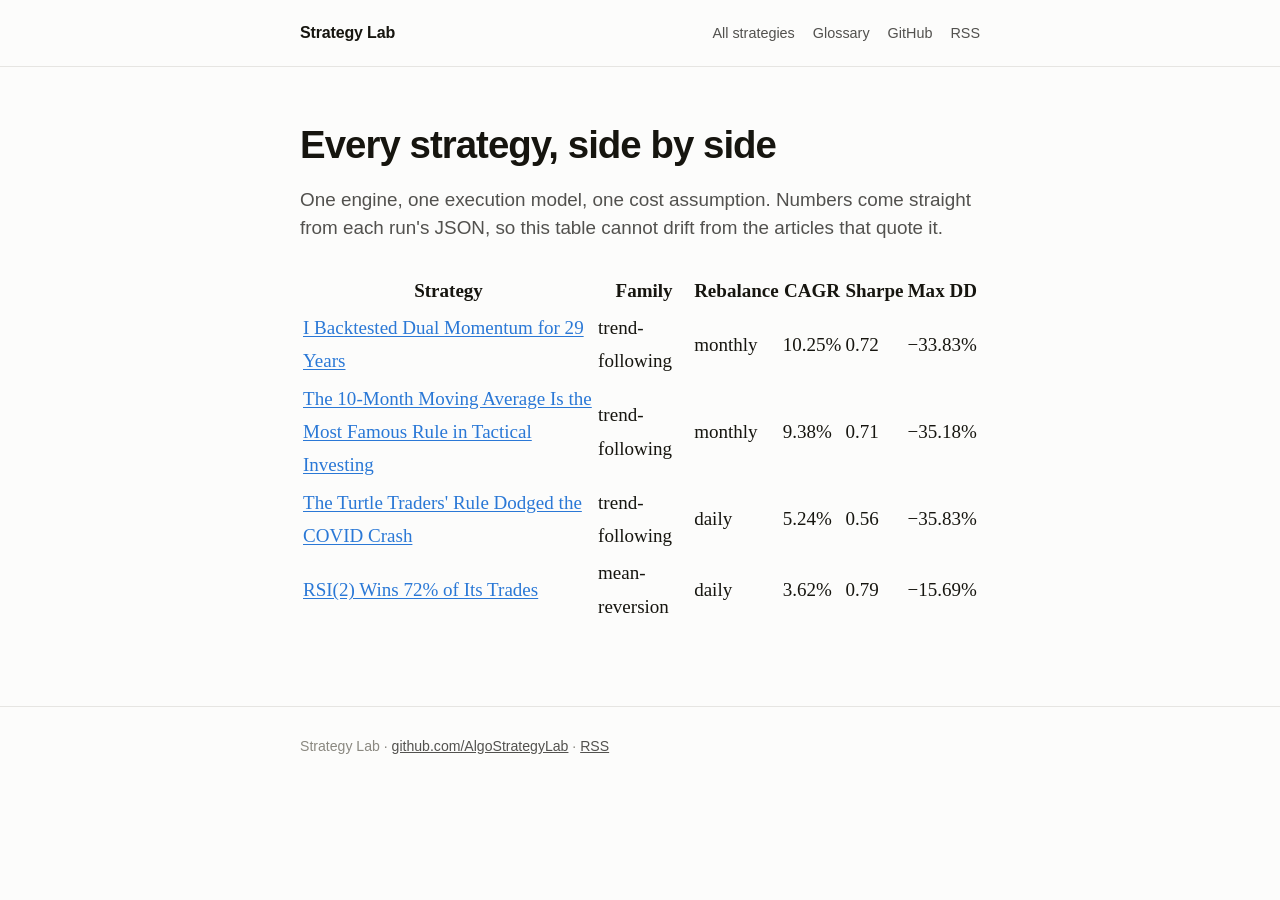
==== compare/index.html @ 76aa8e9b "Generate the site, and add article #4: RSI(2) mean reversion Every page is now produced by sitebuild" ====
<!doctype html>
<html lang="en">
<head>
<meta charset="utf-8">
<meta name="viewport" content="width=device-width, initial-scale=1">
<title>Compare every Strategy Lab backtest</title>
<meta name="description" content="Every backtested strategy side by side, generated from the same engine and the same results files.">
<meta name="author" content="Abhinav Taduka">
<link rel="canonical" href="https://algostrategylab.github.io/compare/">
<meta property="og:type" content="article">
<meta property="og:title" content="Compare every Strategy Lab backtest">
<meta property="og:description" content="Every backtested strategy side by side, generated from the same engine and the same results files.">
<meta property="og:image" content="https://algostrategylab.github.io/assets/charts/">
<meta property="og:url" content="https://algostrategylab.github.io/compare/">
<meta name="twitter:card" content="summary_large_image">
<link rel="alternate" type="application/rss+xml" title="Strategy Lab" href="https://algostrategylab.github.io/feed.xml">
<link rel="stylesheet" href="../style.css">
</head>
<body>
<header class="site"><div class="wrap">
  <a class="brand" href="../">Strategy Lab</a>
  <nav><a href="../">All strategies</a><a href="../glossary/">Glossary</a><a href="https://github.com/AlgoStrategyLab/strategy-lab">GitHub</a><a href="../feed.xml">RSS</a></nav>
</div></header>

<div class="wrap">
<article>
<h1>Every strategy, side by side</h1>
<p class="deck">One engine, one execution model, one cost assumption. Numbers come straight from each run's JSON, so this table cannot drift from the articles that quote it.</p>
<table class="compare">
<thead><tr><th>Strategy</th><th>Family</th><th>Rebalance</th><th>CAGR</th><th>Sharpe</th><th>Max DD</th></tr></thead>
<tbody>
<tr><td><a href="../dual-momentum/">I Backtested Dual Momentum for 29 Years</a></td><td>trend-following</td><td>monthly</td><td>10.25%</td><td>0.72</td><td>−33.83%</td></tr>
<tr><td><a href="../sma-trend-filter/">The 10-Month Moving Average Is the Most Famous Rule in Tactical Investing</a></td><td>trend-following</td><td>monthly</td><td>9.38%</td><td>0.71</td><td>−35.18%</td></tr>
<tr><td><a href="../donchian-breakout/">The Turtle Traders&#x27; Rule Dodged the COVID Crash</a></td><td>trend-following</td><td>daily</td><td>5.24%</td><td>0.56</td><td>−35.83%</td></tr>
<tr><td><a href="../rsi2-mean-reversion/">RSI(2) Wins 72% of Its Trades</a></td><td>mean-reversion</td><td>daily</td><td>3.62%</td><td>0.79</td><td>−15.69%</td></tr>
</tbody>
</table>
</article>
</div>

<footer class="site"><div class="wrap">
Strategy Lab &middot; <a href="https://github.com/AlgoStrategyLab/strategy-lab">github.com/AlgoStrategyLab</a> &middot; <a href="../feed.xml">RSS</a>
</div></footer>
</body>
</html>
---- style.css ----
:root{
  --bg:#fcfcfb; --surface:#f4f3f0; --text:#16150f; --muted:#52514e; --faint:#8a8880;
  --accent:#2a78d6; --rule:#e6e5e2; --code-bg:#f4f3f0;
  --serif: Charter, "Bitstream Charter", "Iowan Old Style", Georgia, serif;
  --sans: -apple-system, BlinkMacSystemFont, "Segoe UI", Inter, Helvetica, Arial, sans-serif;
}
@media (prefers-color-scheme: dark){
  :root:not([data-theme="light"]){
    --bg:#15150f; --surface:#1f1f1a; --text:#f0efec; --muted:#c3c2b7; --faint:#8f8e85;
    --accent:#6ba8ef; --rule:#302f28; --code-bg:#1f1f1a;
  }
}
*{box-sizing:border-box}
html{-webkit-text-size-adjust:100%}
body{margin:0;background:var(--bg);color:var(--text);font-family:var(--sans);line-height:1.65;}
.wrap{max-width:720px;margin:0 auto;padding:0 20px}
header.site{border-bottom:1px solid var(--rule);margin-bottom:56px}
header.site .wrap{display:flex;align-items:baseline;justify-content:space-between;gap:16px;padding-top:20px;padding-bottom:20px;flex-wrap:wrap}
header.site a.brand{font-weight:700;font-size:1rem;letter-spacing:-0.01em;color:var(--text);text-decoration:none}
header.site nav a{color:var(--muted);text-decoration:none;font-size:.9rem;margin-left:18px}
header.site nav a:hover{color:var(--accent)}
article{font-family:var(--serif);font-size:1.19rem;line-height:1.75}
article h1{font-family:var(--sans);font-size:2.4rem;line-height:1.16;letter-spacing:-0.025em;margin:0 0 18px;font-weight:800}
article .deck{font-family:var(--sans);font-size:1.18rem;color:var(--muted);line-height:1.5;margin:0 0 28px;font-weight:400}
article .byline{font-family:var(--sans);font-size:.92rem;color:var(--faint);margin:0 0 44px;padding-bottom:22px;border-bottom:1px solid var(--rule)}
article h2{font-family:var(--sans);font-size:1.55rem;letter-spacing:-0.018em;margin:52px 0 16px;line-height:1.25;font-weight:700}
article h3{font-family:var(--sans);font-size:1.12rem;margin:34px 0 10px;font-weight:700}
article p{margin:0 0 24px}
article ul,article ol{margin:0 0 24px;padding-left:26px}
article li{margin-bottom:9px}
article a{color:var(--accent);text-decoration:underline;text-underline-offset:2px}
article strong{font-weight:700}
figure{margin:36px 0}
figure img{width:100%;height:auto;display:block;border-radius:3px}
figcaption{font-family:var(--sans);font-size:.88rem;color:var(--faint);margin-top:10px;line-height:1.45}
code{font-family:ui-monospace,SFMono-Regular,Menlo,Consolas,monospace;font-size:.86em;background:var(--code-bg);padding:.12em .36em;border-radius:3px}
pre{background:var(--code-bg);padding:16px 18px;border-radius:4px;overflow-x:auto;font-size:.88rem;line-height:1.5}
pre code{background:none;padding:0;font-size:1em}
blockquote{margin:32px 0;padding:2px 0 2px 22px;border-left:3px solid var(--accent);font-style:italic;color:var(--muted)}
hr{border:0;border-top:1px solid var(--rule);margin:52px 0}
.note{font-family:var(--sans);font-size:.95rem;background:var(--surface);padding:18px 20px;border-radius:5px;color:var(--muted);line-height:1.55;margin:32px 0}
footer.site{margin-top:80px;border-top:1px solid var(--rule);padding:28px 0 56px;font-family:var(--sans);font-size:.88rem;color:var(--faint)}
footer.site a{color:var(--muted)}
.post-list{list-style:none;padding:0;margin:0}
.post-list li{padding:26px 0;border-bottom:1px solid var(--rule)}
.post-list h2{font-size:1.4rem;margin:0 0 8px}
.post-list h2 a{color:var(--text);text-decoration:none}
.post-list h2 a:hover{color:var(--accent)}
.post-list .meta{font-size:.85rem;color:var(--faint);margin:0 0 10px}
.post-list p{margin:0;color:var(--muted);font-size:1rem;line-height:1.55}
.lede{font-family:var(--sans);font-size:1.1rem;color:var(--muted);line-height:1.6}
.tag{display:inline-block;font-family:var(--sans);font-size:.75rem;letter-spacing:.04em;text-transform:uppercase;color:var(--accent);background:var(--surface);padding:3px 9px;border-radius:3px;margin-right:6px}
@media(max-width:600px){
  article{font-size:1.1rem}
  article h1{font-size:1.85rem}
  article h2{font-size:1.32rem}
  .wrap{padding:0 16px}
}

/* glossary */
dl.glossary{margin:0 0 40px}
dl.glossary dt{font-family:var(--sans);font-weight:700;font-size:1.02rem;margin:26px 0 6px;scroll-margin-top:24px}
dl.glossary dt:target{color:var(--accent)}
dl.glossary dd{margin:0;font-size:1.06rem;line-height:1.62;color:var(--muted)}
article a.gl{color:inherit;text-decoration:none;border-bottom:1px dotted var(--faint)}
article a.gl:hover{color:var(--accent);border-bottom-color:var(--accent)}
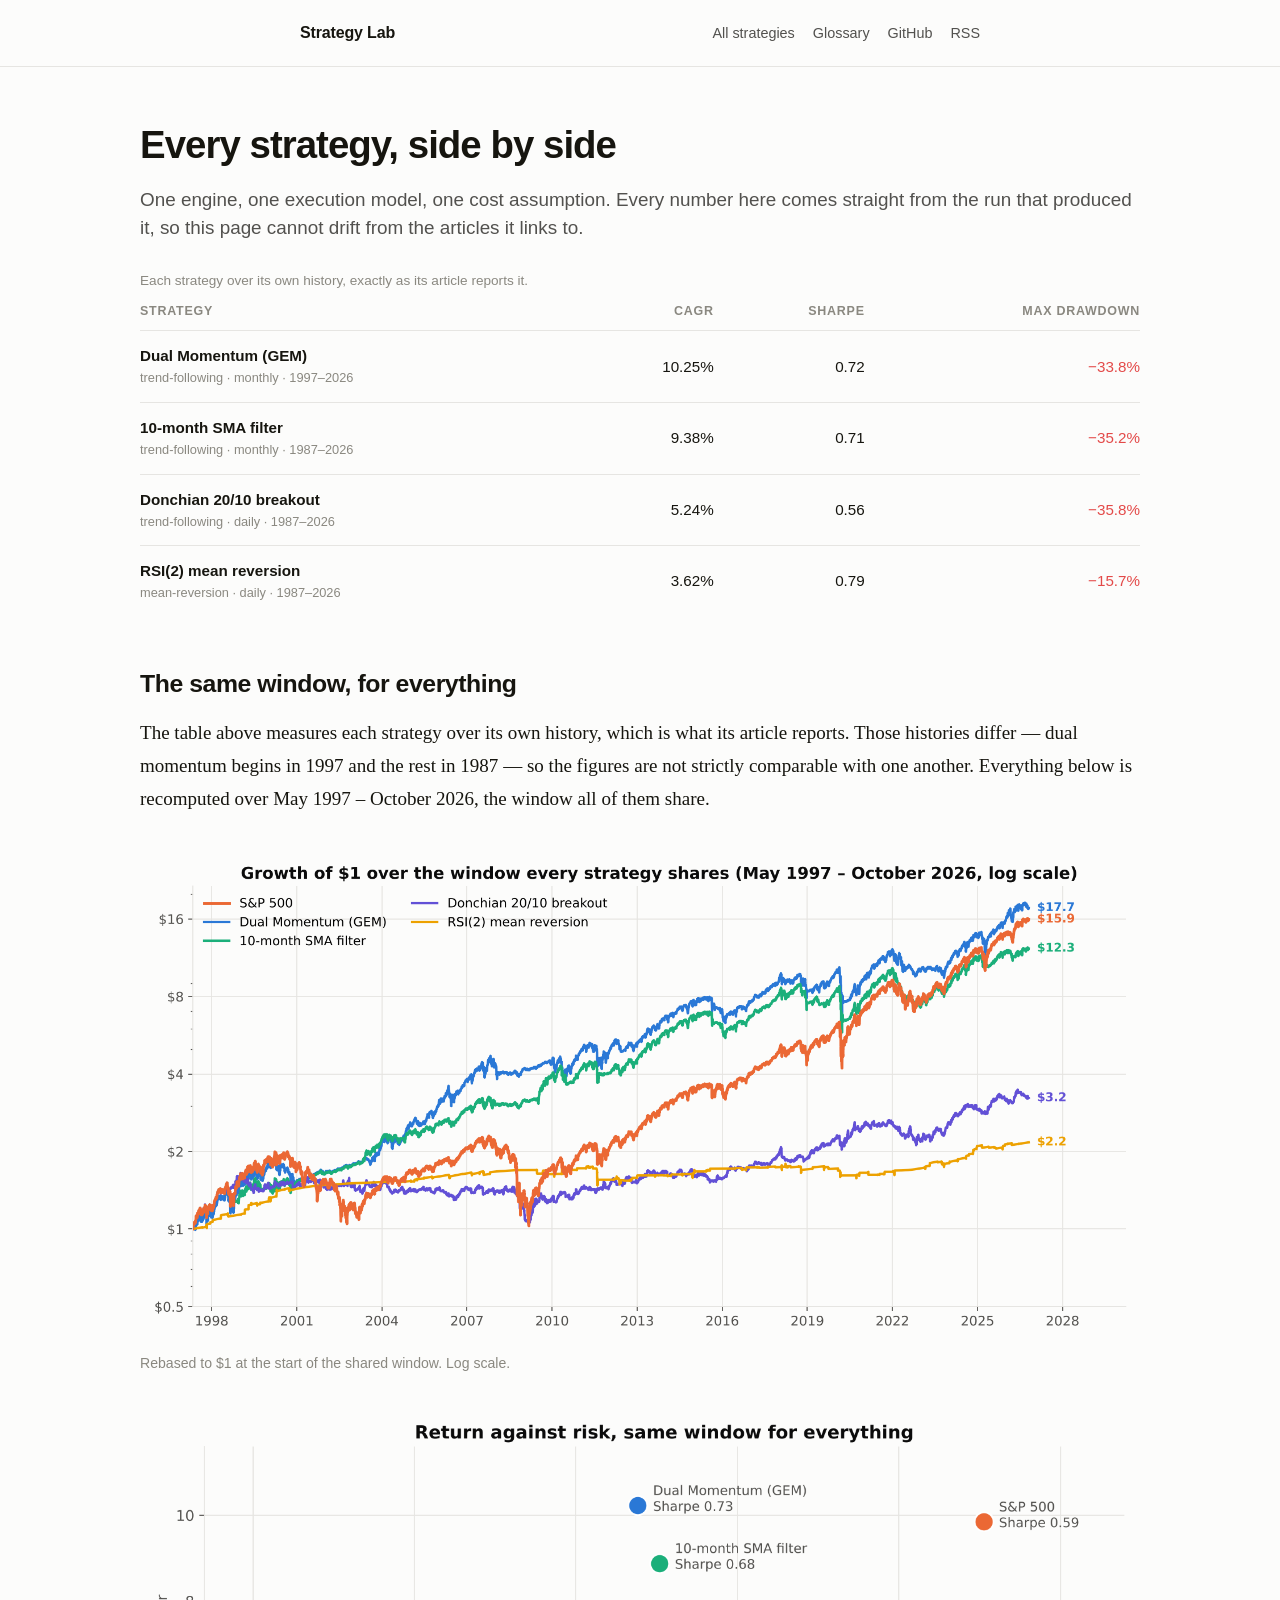
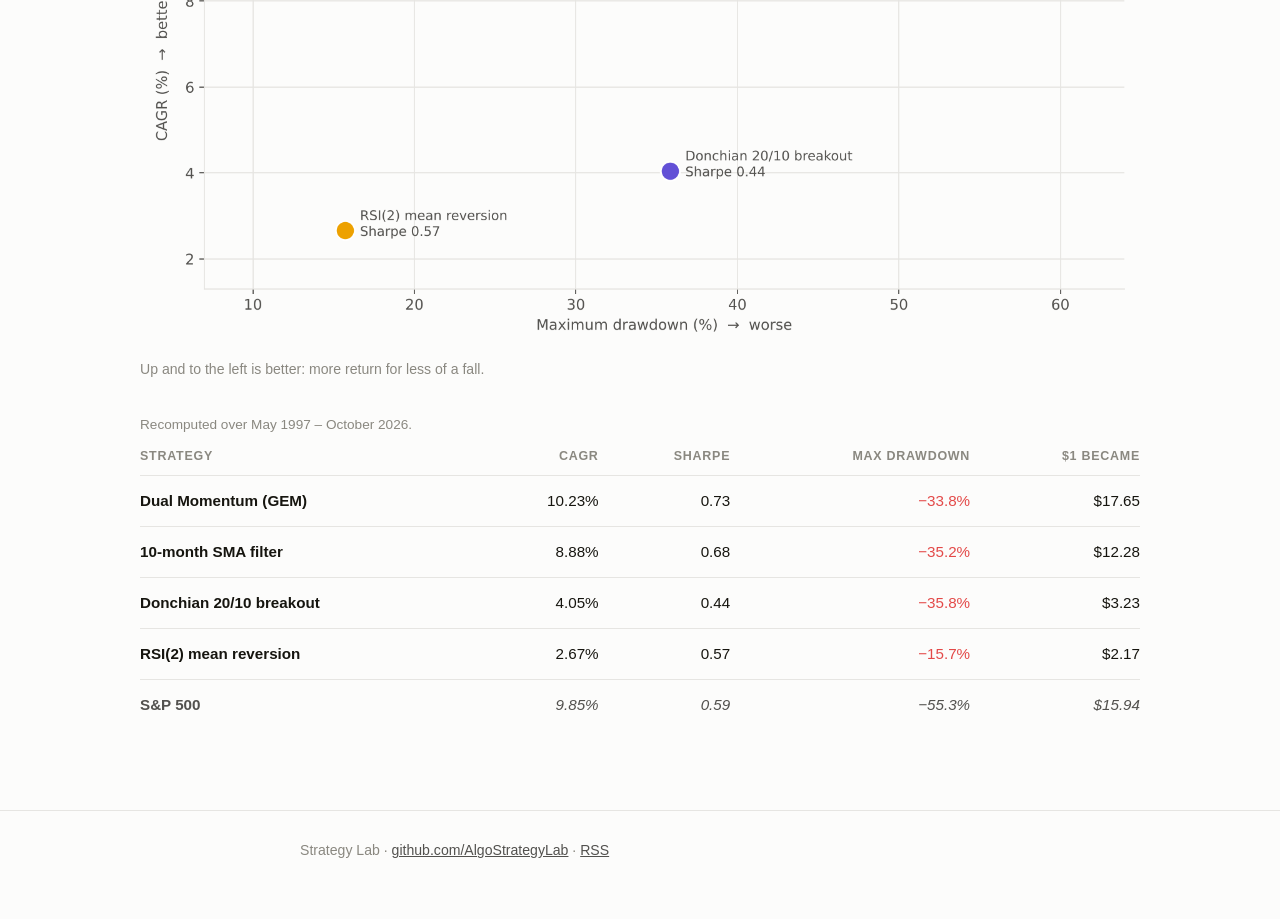
==== commit 10ce582d: "Rebuild the comparison page, and bring the stylesheet into the generator The /compare/ table was unr" ====
--- a/compare/index.html
+++ b/compare/index.html
@@ -10,7 +10,7 @@
 <meta property="og:type" content="article">
 <meta property="og:title" content="Compare every Strategy Lab backtest">
 <meta property="og:description" content="Every backtested strategy side by side, generated from the same engine and the same results files.">
-<meta property="og:image" content="https://algostrategylab.github.io/assets/charts/">
+<meta property="og:image" content="https://algostrategylab.github.io/assets/charts/compare_growth.png">
 <meta property="og:url" content="https://algostrategylab.github.io/compare/">
 <meta name="twitter:card" content="summary_large_image">
 <link rel="alternate" type="application/rss+xml" title="Strategy Lab" href="https://algostrategylab.github.io/feed.xml">
@@ -22,19 +22,39 @@
   <nav><a href="../">All strategies</a><a href="../glossary/">Glossary</a><a href="https://github.com/AlgoStrategyLab/strategy-lab">GitHub</a><a href="../feed.xml">RSS</a></nav>
 </div></header>
 
-<div class="wrap">
+<div class="wrap wide">
 <article>
 <h1>Every strategy, side by side</h1>
-<p class="deck">One engine, one execution model, one cost assumption. Numbers come straight from each run's JSON, so this table cannot drift from the articles that quote it.</p>
+<p class="deck">One engine, one execution model, one cost assumption. Every number here comes straight from the run that produced it, so this page cannot drift from the articles it links to.</p>
+<div class="table-scroll">
 <table class="compare">
-<thead><tr><th>Strategy</th><th>Family</th><th>Rebalance</th><th>CAGR</th><th>Sharpe</th><th>Max DD</th></tr></thead>
+<caption>Each strategy over its own history, exactly as its article reports it.</caption>
+<thead><tr><th>Strategy</th><th>CAGR</th><th>Sharpe</th><th>Max drawdown</th></tr></thead>
 <tbody>
-<tr><td><a href="../dual-momentum/">I Backtested Dual Momentum for 29 Years</a></td><td>trend-following</td><td>monthly</td><td>10.25%</td><td>0.72</td><td>−33.83%</td></tr>
-<tr><td><a href="../sma-trend-filter/">The 10-Month Moving Average Is the Most Famous Rule in Tactical Investing</a></td><td>trend-following</td><td>monthly</td><td>9.38%</td><td>0.71</td><td>−35.18%</td></tr>
-<tr><td><a href="../donchian-breakout/">The Turtle Traders&#x27; Rule Dodged the COVID Crash</a></td><td>trend-following</td><td>daily</td><td>5.24%</td><td>0.56</td><td>−35.83%</td></tr>
-<tr><td><a href="../rsi2-mean-reversion/">RSI(2) Wins 72% of Its Trades</a></td><td>mean-reversion</td><td>daily</td><td>3.62%</td><td>0.79</td><td>−15.69%</td></tr>
+<tr><td><a href="../dual-momentum/">Dual Momentum (GEM)</a><span class="sub">trend-following &middot; monthly &middot; 1997–2026</span></td><td>10.25%</td><td>0.72</td><td class="neg">−33.8%</td></tr>
+<tr><td><a href="../sma-trend-filter/">10-month SMA filter</a><span class="sub">trend-following &middot; monthly &middot; 1987–2026</span></td><td>9.38%</td><td>0.71</td><td class="neg">−35.2%</td></tr>
+<tr><td><a href="../donchian-breakout/">Donchian 20/10 breakout</a><span class="sub">trend-following &middot; daily &middot; 1987–2026</span></td><td>5.24%</td><td>0.56</td><td class="neg">−35.8%</td></tr>
+<tr><td><a href="../rsi2-mean-reversion/">RSI(2) mean reversion</a><span class="sub">mean-reversion &middot; daily &middot; 1987–2026</span></td><td>3.62%</td><td>0.79</td><td class="neg">−15.7%</td></tr>
 </tbody>
 </table>
+</div>
+<h2>The same window, for everything</h2>
+<p>The table above measures each strategy over its own history, which is what its article reports. Those histories differ — dual momentum begins in 1997 and the rest in 1987 — so the figures are not strictly comparable with one another. Everything below is recomputed over May 1997 – October 2026, the window all of them share.</p>
+<figure><img src="../assets/charts/compare_growth.png" alt="Growth of one dollar for every strategy and the S&amp;P 500 over the shared window"><figcaption>Rebased to $1 at the start of the shared window. Log scale.</figcaption></figure>
+<figure><img src="../assets/charts/compare_risk_return.png" alt="Each strategy plotted by maximum drawdown against annualised return"><figcaption>Up and to the left is better: more return for less of a fall.</figcaption></figure>
+<div class="table-scroll">
+<table class="compare">
+<caption>Recomputed over May 1997 – October 2026.</caption>
+<thead><tr><th>Strategy</th><th>CAGR</th><th>Sharpe</th><th>Max drawdown</th><th>$1 became</th></tr></thead>
+<tbody>
+<tr><td><a href="../dual-momentum/">Dual Momentum (GEM)</a></td><td>10.23%</td><td>0.73</td><td class="neg">−33.8%</td><td>$17.65</td></tr>
+<tr><td><a href="../sma-trend-filter/">10-month SMA filter</a></td><td>8.88%</td><td>0.68</td><td class="neg">−35.2%</td><td>$12.28</td></tr>
+<tr><td><a href="../donchian-breakout/">Donchian 20/10 breakout</a></td><td>4.05%</td><td>0.44</td><td class="neg">−35.8%</td><td>$3.23</td></tr>
+<tr><td><a href="../rsi2-mean-reversion/">RSI(2) mean reversion</a></td><td>2.67%</td><td>0.57</td><td class="neg">−15.7%</td><td>$2.17</td></tr>
+<tr class="benchmark"><td>S&amp;P 500</td><td>9.85%</td><td>0.59</td><td class="neg">−55.3%</td><td>$15.94</td></tr>
+</tbody>
+</table>
+</div>
 </article>
 </div>
 
--- a/style.css
+++ b/style.css
@@ -64,3 +64,44 @@
 dl.glossary dd{margin:0;font-size:1.06rem;line-height:1.62;color:var(--muted)}
 article a.gl{color:inherit;text-decoration:none;border-bottom:1px dotted var(--faint)}
 article a.gl:hover{color:var(--accent);border-bottom-color:var(--accent)}
+
+/* ---- hub cards ------------------------------------------------------- */
+.cards{list-style:none;padding:0;margin:0}
+.cards .card{padding:26px 0;border-bottom:1px solid var(--rule)}
+.cards .card:last-child{border-bottom:0}
+.cards .card a{text-decoration:none}
+.cards .card h3{font-family:var(--sans);font-size:1.32rem;line-height:1.3;margin:0 0 8px;
+  font-weight:700;color:var(--text);letter-spacing:-0.015em}
+.cards .card a:hover h3{color:var(--accent)}
+.cards .card .deck{font-size:1.02rem;margin:0 0 9px;line-height:1.55}
+.cards .card .meta{font-family:var(--sans);font-size:.82rem;color:var(--faint);margin:0;
+  letter-spacing:.01em}
+
+/* ---- comparison page ------------------------------------------------- */
+.wrap.wide{max-width:1040px}
+.compare-intro{font-family:var(--sans);font-size:.95rem;color:var(--muted);
+  background:var(--surface);padding:16px 18px;border-radius:5px;margin:0 0 34px;line-height:1.55}
+.table-scroll{overflow-x:auto;margin:0 0 40px;-webkit-overflow-scrolling:touch}
+table.compare{width:100%;border-collapse:collapse;font-family:var(--sans);font-size:.95rem;
+  line-height:1.45;min-width:640px}
+table.compare caption{caption-side:top;text-align:left;font-size:.85rem;color:var(--faint);
+  padding:0 0 12px}
+table.compare th{text-align:right;font-weight:600;font-size:.78rem;letter-spacing:.06em;
+  text-transform:uppercase;color:var(--faint);padding:0 0 10px 18px;
+  border-bottom:1px solid var(--rule);white-space:nowrap}
+table.compare th:first-child,table.compare td:first-child{text-align:left;padding-left:0}
+table.compare td{padding:14px 0 14px 18px;border-bottom:1px solid var(--rule);text-align:right;
+  white-space:nowrap;font-variant-numeric:tabular-nums}
+table.compare td:first-child{white-space:normal;min-width:190px}
+table.compare td a{color:var(--text);text-decoration:none;font-weight:600}
+table.compare td a:hover{color:var(--accent)}
+table.compare .sub{display:block;font-size:.8rem;color:var(--faint);font-weight:400;margin-top:2px}
+table.compare tr.benchmark td{color:var(--muted);font-style:italic}
+table.compare tr.benchmark td:first-child{font-style:normal;font-weight:600}
+table.compare tbody tr:last-child td{border-bottom:0}
+.neg{color:var(--red,#e34948)}
+@media(max-width:600px){
+  table.compare{font-size:.88rem}
+  table.compare td{padding:11px 0 11px 12px}
+  table.compare th{padding-left:12px}
+}
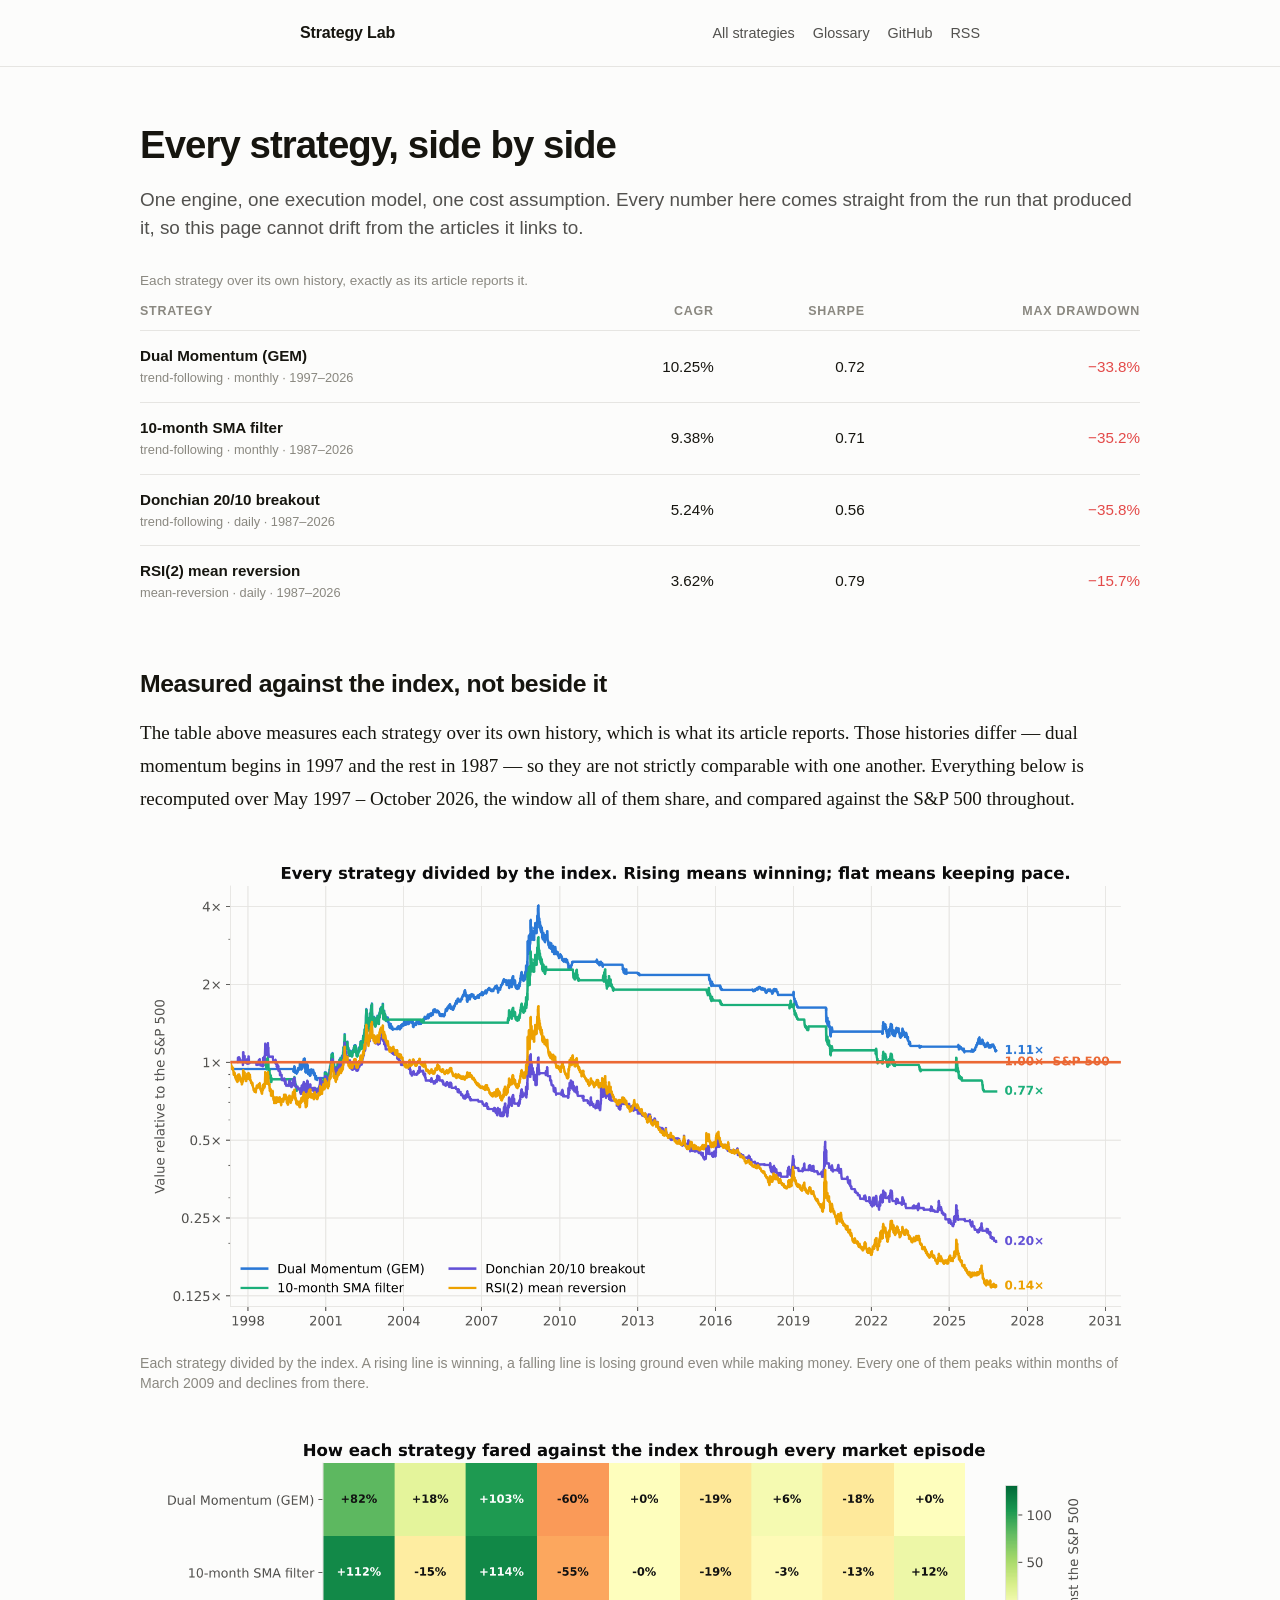
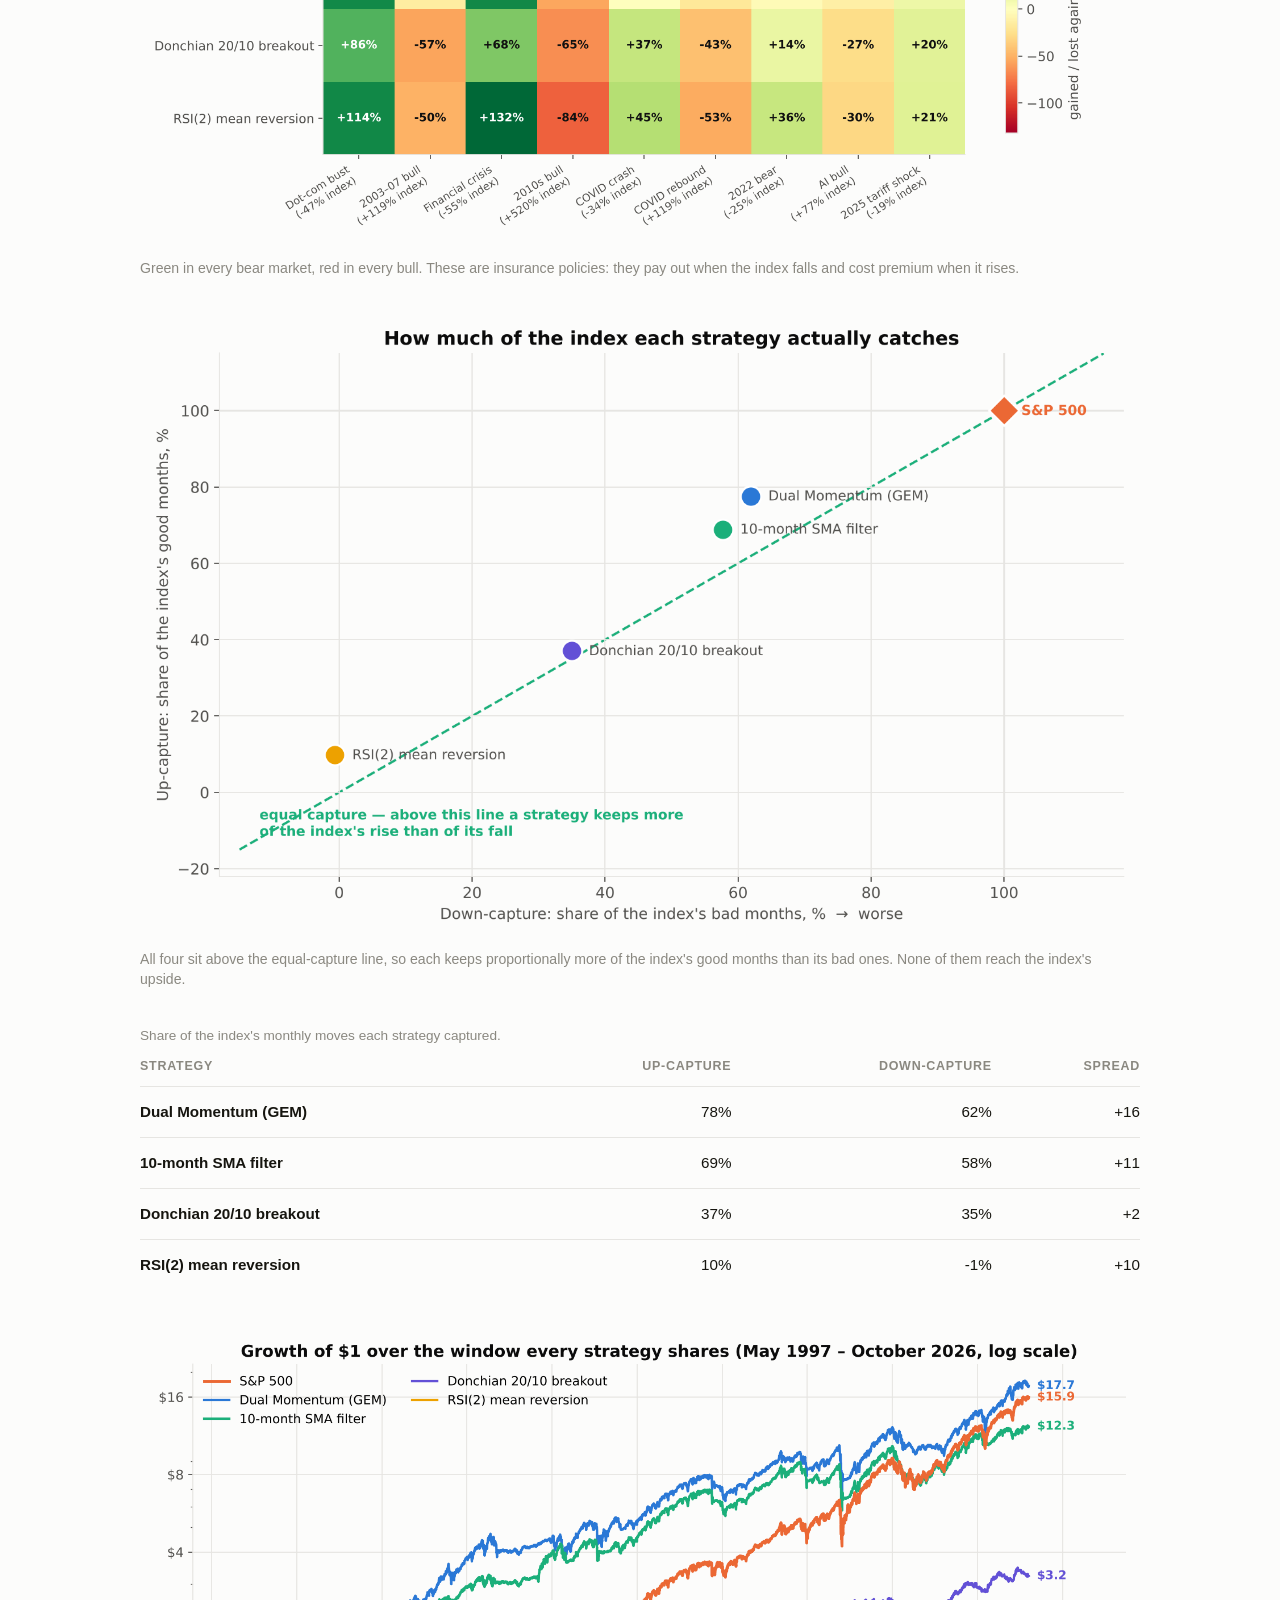
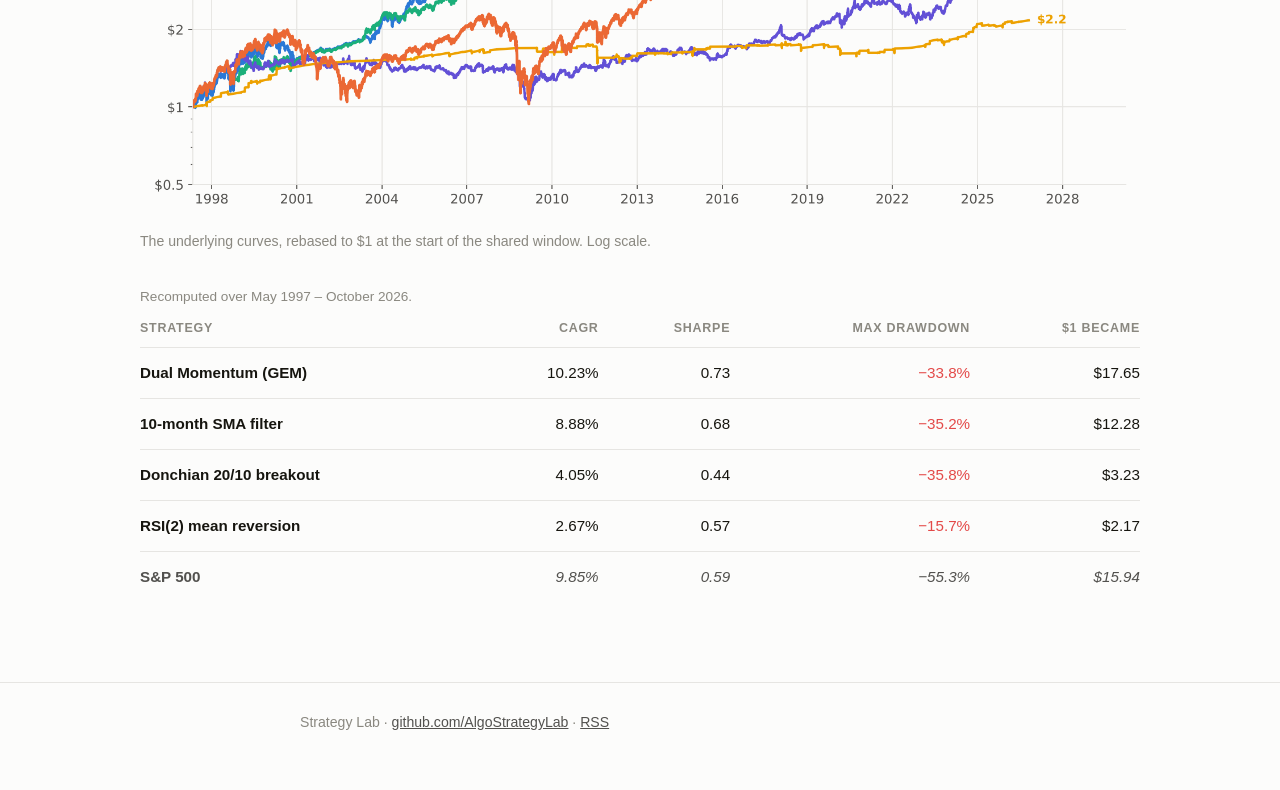
==== commit c98ed82f: "Rebuild the comparison page around the benchmark The page compared strategies beside the index rathe" ====
--- a/compare/index.html
+++ b/compare/index.html
@@ -14,7 +14,7 @@
 <meta property="og:url" content="https://algostrategylab.github.io/compare/">
 <meta name="twitter:card" content="summary_large_image">
 <link rel="alternate" type="application/rss+xml" title="Strategy Lab" href="https://algostrategylab.github.io/feed.xml">
-<link rel="stylesheet" href="../style.css">
+<link rel="stylesheet" href="../style.8ef6aeec.css">
 </head>
 <body>
 <header class="site"><div class="wrap">
@@ -38,10 +38,21 @@
 </tbody>
 </table>
 </div>
-<h2>The same window, for everything</h2>
-<p>The table above measures each strategy over its own history, which is what its article reports. Those histories differ — dual momentum begins in 1997 and the rest in 1987 — so the figures are not strictly comparable with one another. Everything below is recomputed over May 1997 – October 2026, the window all of them share.</p>
-<figure><img src="../assets/charts/compare_growth.png" alt="Growth of one dollar for every strategy and the S&amp;P 500 over the shared window"><figcaption>Rebased to $1 at the start of the shared window. Log scale.</figcaption></figure>
-<figure><img src="../assets/charts/compare_risk_return.png" alt="Each strategy plotted by maximum drawdown against annualised return"><figcaption>Up and to the left is better: more return for less of a fall.</figcaption></figure>
+<h2>Measured against the index, not beside it</h2>
+<p>The table above measures each strategy over its own history, which is what its article reports. Those histories differ — dual momentum begins in 1997 and the rest in 1987 — so they are not strictly comparable with one another. Everything below is recomputed over May 1997 – October 2026, the window all of them share, and compared against the S&amp;P 500 throughout.</p>
+<figure><img src="../assets/charts/compare_relative.png" alt="Each strategy&#39;s value divided by the S&amp;P 500 over time"><figcaption>Each strategy divided by the index. A rising line is winning, a falling line is losing ground even while making money. Every one of them peaks within months of March 2009 and declines from there.</figcaption></figure>
+<figure><img src="../assets/charts/compare_episodes.png" alt="Grid of each strategy against the index through each market episode"><figcaption>Green in every bear market, red in every bull. These are insurance policies: they pay out when the index falls and cost premium when it rises.</figcaption></figure>
+<figure><img src="../assets/charts/compare_capture.png" alt="Up-capture against down-capture for each strategy, with the index at 100/100"><figcaption>All four sit above the equal-capture line, so each keeps proportionally more of the index's good months than its bad ones. None of them reach the index's upside.</figcaption></figure>
+<div class="table-scroll">
+<table class="compare">
+<caption>Share of the index's monthly moves each strategy captured.</caption>
+<thead><tr><th>Strategy</th><th>Up-capture</th><th>Down-capture</th><th>Spread</th></tr></thead>
+<tbody>
+<tr><td><a href="../dual-momentum/">Dual Momentum (GEM)</a></td><td>78%</td><td>62%</td><td>+16</td></tr><tr><td><a href="../sma-trend-filter/">10-month SMA filter</a></td><td>69%</td><td>58%</td><td>+11</td></tr><tr><td><a href="../donchian-breakout/">Donchian 20/10 breakout</a></td><td>37%</td><td>35%</td><td>+2</td></tr><tr><td><a href="../rsi2-mean-reversion/">RSI(2) mean reversion</a></td><td>10%</td><td>-1%</td><td>+10</td></tr>
+</tbody>
+</table>
+</div>
+<figure><img src="../assets/charts/compare_growth.png" alt="Growth of one dollar for every strategy and the S&amp;P 500"><figcaption>The underlying curves, rebased to $1 at the start of the shared window. Log scale.</figcaption></figure>
 <div class="table-scroll">
 <table class="compare">
 <caption>Recomputed over May 1997 – October 2026.</caption>
--- a/style.8ef6aeec.css
+++ b/style.8ef6aeec.css
@@ -0,0 +1,107 @@
+:root{
+  --bg:#fcfcfb; --surface:#f4f3f0; --text:#16150f; --muted:#52514e; --faint:#8a8880;
+  --accent:#2a78d6; --rule:#e6e5e2; --code-bg:#f4f3f0;
+  --serif: Charter, "Bitstream Charter", "Iowan Old Style", Georgia, serif;
+  --sans: -apple-system, BlinkMacSystemFont, "Segoe UI", Inter, Helvetica, Arial, sans-serif;
+}
+@media (prefers-color-scheme: dark){
+  :root:not([data-theme="light"]){
+    --bg:#15150f; --surface:#1f1f1a; --text:#f0efec; --muted:#c3c2b7; --faint:#8f8e85;
+    --accent:#6ba8ef; --rule:#302f28; --code-bg:#1f1f1a;
+  }
+}
+*{box-sizing:border-box}
+html{-webkit-text-size-adjust:100%}
+body{margin:0;background:var(--bg);color:var(--text);font-family:var(--sans);line-height:1.65;}
+.wrap{max-width:720px;margin:0 auto;padding:0 20px}
+header.site{border-bottom:1px solid var(--rule);margin-bottom:56px}
+header.site .wrap{display:flex;align-items:baseline;justify-content:space-between;gap:16px;padding-top:20px;padding-bottom:20px;flex-wrap:wrap}
+header.site a.brand{font-weight:700;font-size:1rem;letter-spacing:-0.01em;color:var(--text);text-decoration:none}
+header.site nav a{color:var(--muted);text-decoration:none;font-size:.9rem;margin-left:18px}
+header.site nav a:hover{color:var(--accent)}
+article{font-family:var(--serif);font-size:1.19rem;line-height:1.75}
+article h1{font-family:var(--sans);font-size:2.4rem;line-height:1.16;letter-spacing:-0.025em;margin:0 0 18px;font-weight:800}
+article .deck{font-family:var(--sans);font-size:1.18rem;color:var(--muted);line-height:1.5;margin:0 0 28px;font-weight:400}
+article .byline{font-family:var(--sans);font-size:.92rem;color:var(--faint);margin:0 0 44px;padding-bottom:22px;border-bottom:1px solid var(--rule)}
+article h2{font-family:var(--sans);font-size:1.55rem;letter-spacing:-0.018em;margin:52px 0 16px;line-height:1.25;font-weight:700}
+article h3{font-family:var(--sans);font-size:1.12rem;margin:34px 0 10px;font-weight:700}
+article p{margin:0 0 24px}
+article ul,article ol{margin:0 0 24px;padding-left:26px}
+article li{margin-bottom:9px}
+article a{color:var(--accent);text-decoration:underline;text-underline-offset:2px}
+article strong{font-weight:700}
+figure{margin:36px 0}
+figure img{width:100%;height:auto;display:block;border-radius:3px}
+figcaption{font-family:var(--sans);font-size:.88rem;color:var(--faint);margin-top:10px;line-height:1.45}
+code{font-family:ui-monospace,SFMono-Regular,Menlo,Consolas,monospace;font-size:.86em;background:var(--code-bg);padding:.12em .36em;border-radius:3px}
+pre{background:var(--code-bg);padding:16px 18px;border-radius:4px;overflow-x:auto;font-size:.88rem;line-height:1.5}
+pre code{background:none;padding:0;font-size:1em}
+blockquote{margin:32px 0;padding:2px 0 2px 22px;border-left:3px solid var(--accent);font-style:italic;color:var(--muted)}
+hr{border:0;border-top:1px solid var(--rule);margin:52px 0}
+.note{font-family:var(--sans);font-size:.95rem;background:var(--surface);padding:18px 20px;border-radius:5px;color:var(--muted);line-height:1.55;margin:32px 0}
+footer.site{margin-top:80px;border-top:1px solid var(--rule);padding:28px 0 56px;font-family:var(--sans);font-size:.88rem;color:var(--faint)}
+footer.site a{color:var(--muted)}
+.post-list{list-style:none;padding:0;margin:0}
+.post-list li{padding:26px 0;border-bottom:1px solid var(--rule)}
+.post-list h2{font-size:1.4rem;margin:0 0 8px}
+.post-list h2 a{color:var(--text);text-decoration:none}
+.post-list h2 a:hover{color:var(--accent)}
+.post-list .meta{font-size:.85rem;color:var(--faint);margin:0 0 10px}
+.post-list p{margin:0;color:var(--muted);font-size:1rem;line-height:1.55}
+.lede{font-family:var(--sans);font-size:1.1rem;color:var(--muted);line-height:1.6}
+.tag{display:inline-block;font-family:var(--sans);font-size:.75rem;letter-spacing:.04em;text-transform:uppercase;color:var(--accent);background:var(--surface);padding:3px 9px;border-radius:3px;margin-right:6px}
+@media(max-width:600px){
+  article{font-size:1.1rem}
+  article h1{font-size:1.85rem}
+  article h2{font-size:1.32rem}
+  .wrap{padding:0 16px}
+}
+
+/* glossary */
+dl.glossary{margin:0 0 40px}
+dl.glossary dt{font-family:var(--sans);font-weight:700;font-size:1.02rem;margin:26px 0 6px;scroll-margin-top:24px}
+dl.glossary dt:target{color:var(--accent)}
+dl.glossary dd{margin:0;font-size:1.06rem;line-height:1.62;color:var(--muted)}
+article a.gl{color:inherit;text-decoration:none;border-bottom:1px dotted var(--faint)}
+article a.gl:hover{color:var(--accent);border-bottom-color:var(--accent)}
+
+/* ---- hub cards ------------------------------------------------------- */
+.cards{list-style:none;padding:0;margin:0}
+.cards .card{padding:26px 0;border-bottom:1px solid var(--rule)}
+.cards .card:last-child{border-bottom:0}
+.cards .card a{text-decoration:none}
+.cards .card h3{font-family:var(--sans);font-size:1.32rem;line-height:1.3;margin:0 0 8px;
+  font-weight:700;color:var(--text);letter-spacing:-0.015em}
+.cards .card a:hover h3{color:var(--accent)}
+.cards .card .deck{font-size:1.02rem;margin:0 0 9px;line-height:1.55}
+.cards .card .meta{font-family:var(--sans);font-size:.82rem;color:var(--faint);margin:0;
+  letter-spacing:.01em}
+
+/* ---- comparison page ------------------------------------------------- */
+.wrap.wide{max-width:1040px}
+.compare-intro{font-family:var(--sans);font-size:.95rem;color:var(--muted);
+  background:var(--surface);padding:16px 18px;border-radius:5px;margin:0 0 34px;line-height:1.55}
+.table-scroll{overflow-x:auto;margin:0 0 40px;-webkit-overflow-scrolling:touch}
+table.compare{width:100%;border-collapse:collapse;font-family:var(--sans);font-size:.95rem;
+  line-height:1.45;min-width:640px}
+table.compare caption{caption-side:top;text-align:left;font-size:.85rem;color:var(--faint);
+  padding:0 0 12px}
+table.compare th{text-align:right;font-weight:600;font-size:.78rem;letter-spacing:.06em;
+  text-transform:uppercase;color:var(--faint);padding:0 0 10px 18px;
+  border-bottom:1px solid var(--rule);white-space:nowrap}
+table.compare th:first-child,table.compare td:first-child{text-align:left;padding-left:0}
+table.compare td{padding:14px 0 14px 18px;border-bottom:1px solid var(--rule);text-align:right;
+  white-space:nowrap;font-variant-numeric:tabular-nums}
+table.compare td:first-child{white-space:normal;min-width:190px}
+table.compare td a{color:var(--text);text-decoration:none;font-weight:600}
+table.compare td a:hover{color:var(--accent)}
+table.compare .sub{display:block;font-size:.8rem;color:var(--faint);font-weight:400;margin-top:2px}
+table.compare tr.benchmark td{color:var(--muted);font-style:italic}
+table.compare tr.benchmark td:first-child{font-style:normal;font-weight:600}
+table.compare tbody tr:last-child td{border-bottom:0}
+.neg{color:var(--red,#e34948)}
+@media(max-width:600px){
+  table.compare{font-size:.88rem}
+  table.compare td{padding:11px 0 11px 12px}
+  table.compare th{padding-left:12px}
+}
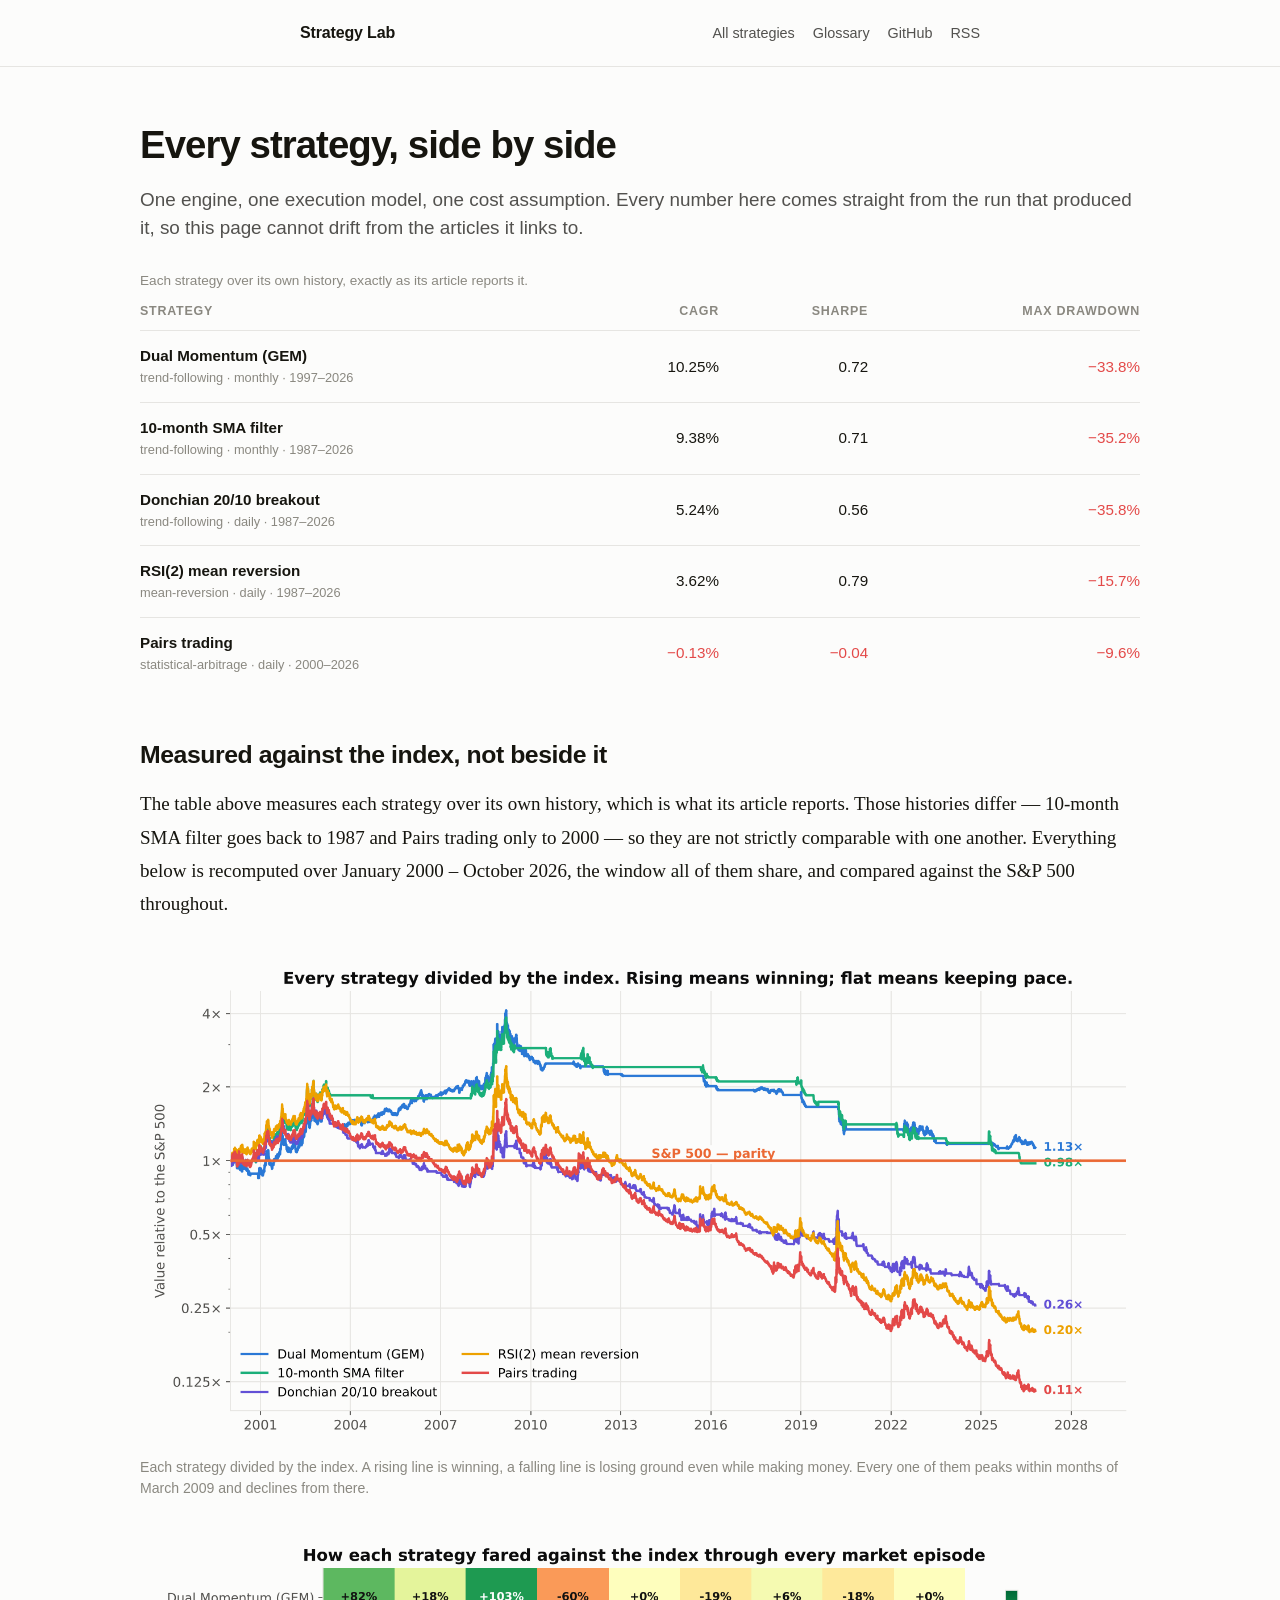
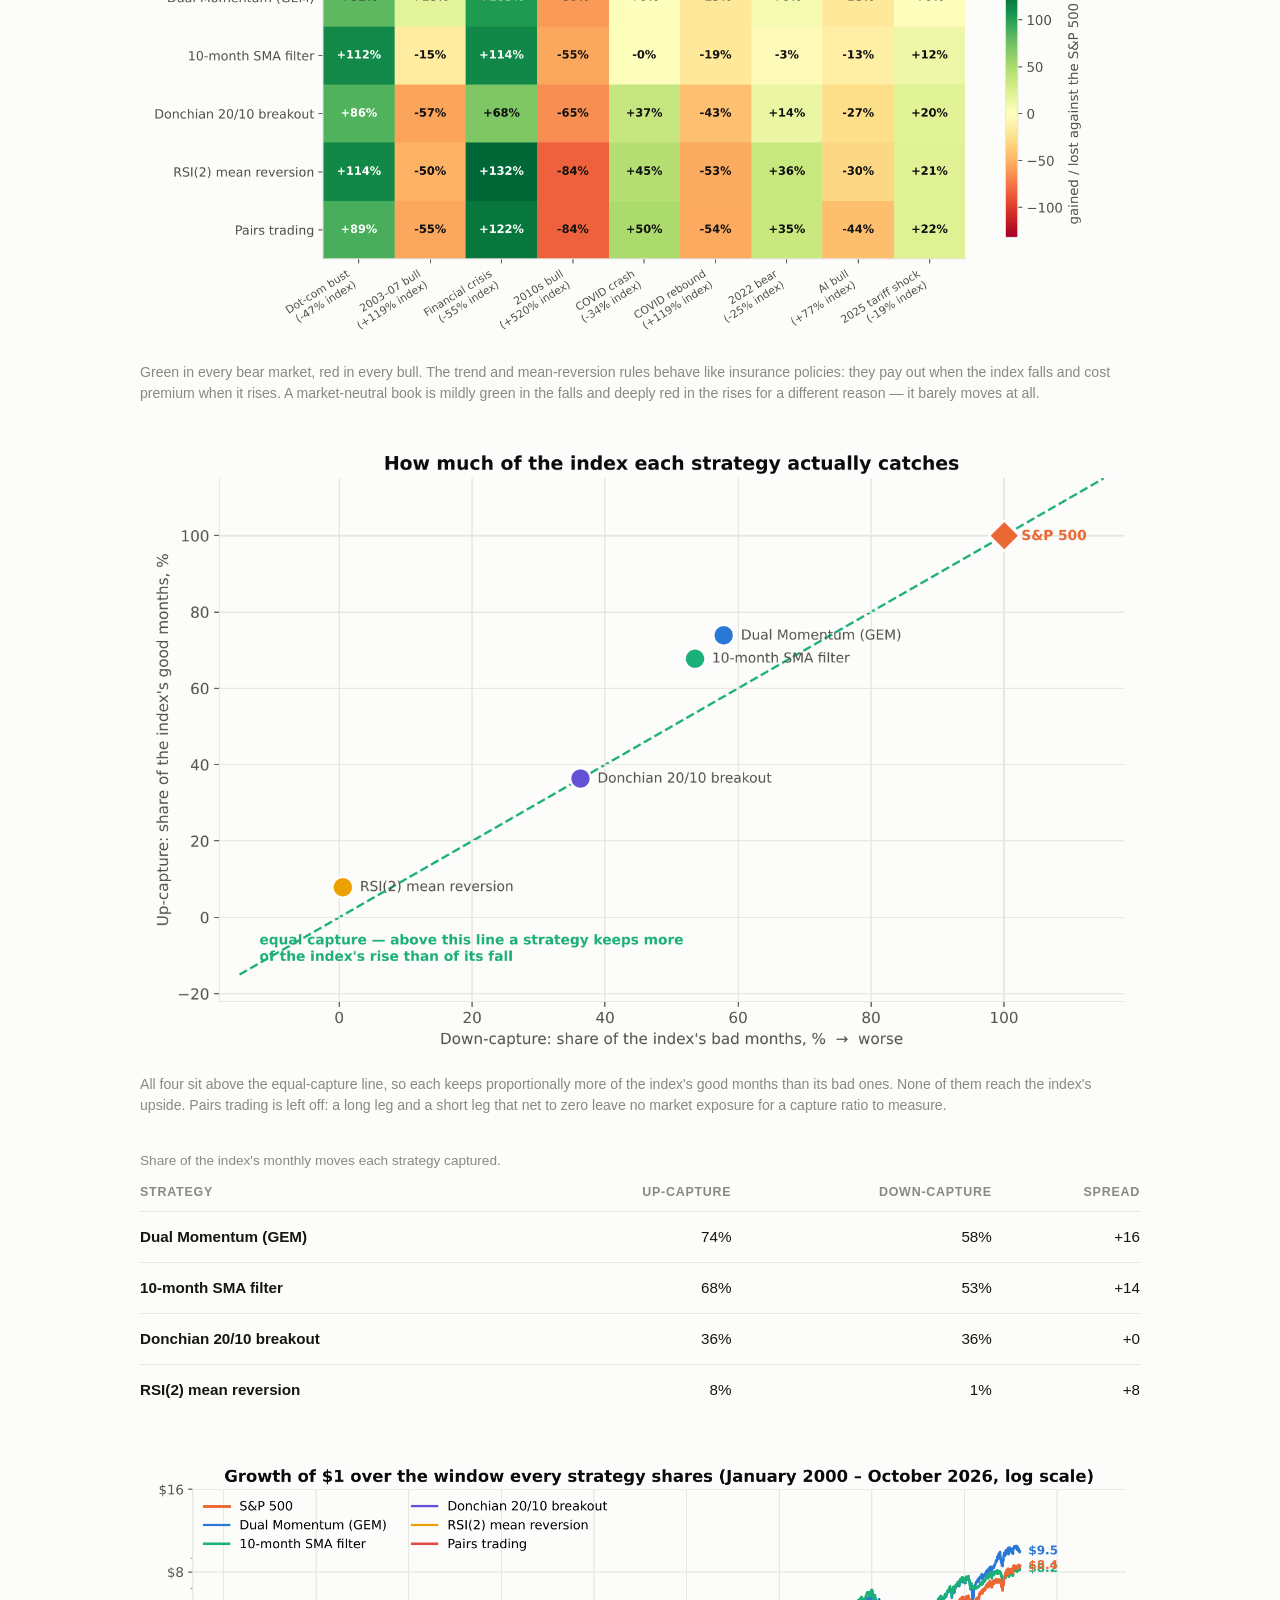
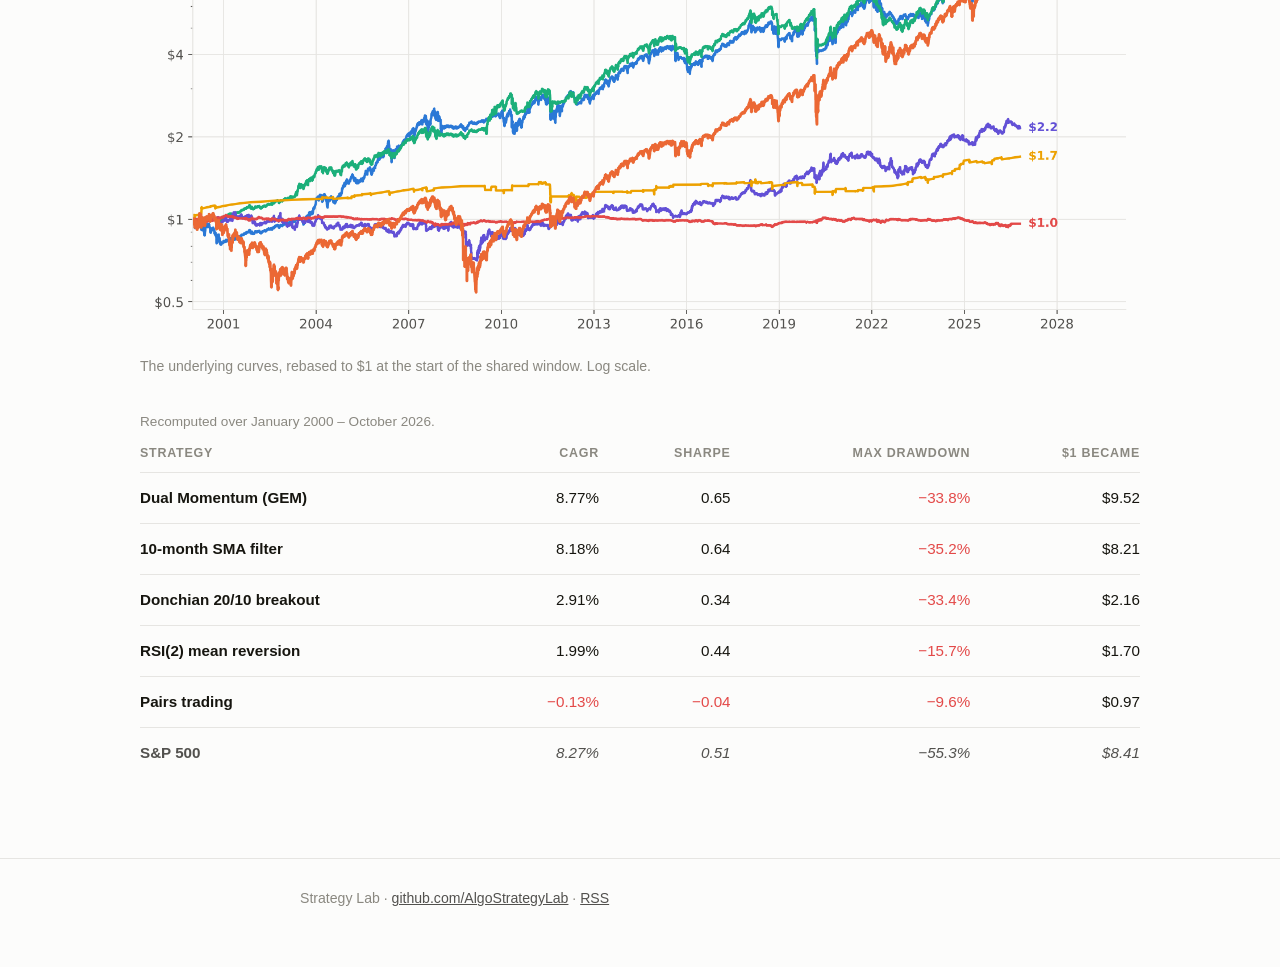
==== commit e4128ef0: "Publish article #5: pairs trading The distance method on 22 liquid ETFs, 2000-2026. Beta of 0.018 ac" ====
--- a/compare/index.html
+++ b/compare/index.html
@@ -35,34 +35,36 @@
 <tr><td><a href="../sma-trend-filter/">10-month SMA filter</a><span class="sub">trend-following &middot; monthly &middot; 1987–2026</span></td><td>9.38%</td><td>0.71</td><td class="neg">−35.2%</td></tr>
 <tr><td><a href="../donchian-breakout/">Donchian 20/10 breakout</a><span class="sub">trend-following &middot; daily &middot; 1987–2026</span></td><td>5.24%</td><td>0.56</td><td class="neg">−35.8%</td></tr>
 <tr><td><a href="../rsi2-mean-reversion/">RSI(2) mean reversion</a><span class="sub">mean-reversion &middot; daily &middot; 1987–2026</span></td><td>3.62%</td><td>0.79</td><td class="neg">−15.7%</td></tr>
+<tr><td><a href="../pairs-trading/">Pairs trading</a><span class="sub">statistical-arbitrage &middot; daily &middot; 2000–2026</span></td><td class="neg">−0.13%</td><td class="neg">−0.04</td><td class="neg">−9.6%</td></tr>
 </tbody>
 </table>
 </div>
 <h2>Measured against the index, not beside it</h2>
-<p>The table above measures each strategy over its own history, which is what its article reports. Those histories differ — dual momentum begins in 1997 and the rest in 1987 — so they are not strictly comparable with one another. Everything below is recomputed over May 1997 – October 2026, the window all of them share, and compared against the S&amp;P 500 throughout.</p>
+<p>The table above measures each strategy over its own history, which is what its article reports. Those histories differ — 10-month SMA filter goes back to 1987 and Pairs trading only to 2000 — so they are not strictly comparable with one another. Everything below is recomputed over January 2000 – October 2026, the window all of them share, and compared against the S&amp;P 500 throughout.</p>
 <figure><img src="../assets/charts/compare_relative.png" alt="Each strategy&#39;s value divided by the S&amp;P 500 over time"><figcaption>Each strategy divided by the index. A rising line is winning, a falling line is losing ground even while making money. Every one of them peaks within months of March 2009 and declines from there.</figcaption></figure>
-<figure><img src="../assets/charts/compare_episodes.png" alt="Grid of each strategy against the index through each market episode"><figcaption>Green in every bear market, red in every bull. These are insurance policies: they pay out when the index falls and cost premium when it rises.</figcaption></figure>
-<figure><img src="../assets/charts/compare_capture.png" alt="Up-capture against down-capture for each strategy, with the index at 100/100"><figcaption>All four sit above the equal-capture line, so each keeps proportionally more of the index's good months than its bad ones. None of them reach the index's upside.</figcaption></figure>
+<figure><img src="../assets/charts/compare_episodes.png" alt="Grid of each strategy against the index through each market episode"><figcaption>Green in every bear market, red in every bull. The trend and mean-reversion rules behave like insurance policies: they pay out when the index falls and cost premium when it rises. A market-neutral book is mildly green in the falls and deeply red in the rises for a different reason — it barely moves at all.</figcaption></figure>
+<figure><img src="../assets/charts/compare_capture.png" alt="Up-capture against down-capture for each strategy, with the index at 100/100"><figcaption>All four sit above the equal-capture line, so each keeps proportionally more of the index's good months than its bad ones. None of them reach the index's upside. Pairs trading is left off: a long leg and a short leg that net to zero leave no market exposure for a capture ratio to measure.</figcaption></figure>
 <div class="table-scroll">
 <table class="compare">
 <caption>Share of the index's monthly moves each strategy captured.</caption>
 <thead><tr><th>Strategy</th><th>Up-capture</th><th>Down-capture</th><th>Spread</th></tr></thead>
 <tbody>
-<tr><td><a href="../dual-momentum/">Dual Momentum (GEM)</a></td><td>78%</td><td>62%</td><td>+16</td></tr><tr><td><a href="../sma-trend-filter/">10-month SMA filter</a></td><td>69%</td><td>58%</td><td>+11</td></tr><tr><td><a href="../donchian-breakout/">Donchian 20/10 breakout</a></td><td>37%</td><td>35%</td><td>+2</td></tr><tr><td><a href="../rsi2-mean-reversion/">RSI(2) mean reversion</a></td><td>10%</td><td>-1%</td><td>+10</td></tr>
+<tr><td><a href="../dual-momentum/">Dual Momentum (GEM)</a></td><td>74%</td><td>58%</td><td>+16</td></tr><tr><td><a href="../sma-trend-filter/">10-month SMA filter</a></td><td>68%</td><td>53%</td><td>+14</td></tr><tr><td><a href="../donchian-breakout/">Donchian 20/10 breakout</a></td><td>36%</td><td>36%</td><td>+0</td></tr><tr><td><a href="../rsi2-mean-reversion/">RSI(2) mean reversion</a></td><td>8%</td><td>1%</td><td>+8</td></tr>
 </tbody>
 </table>
 </div>
 <figure><img src="../assets/charts/compare_growth.png" alt="Growth of one dollar for every strategy and the S&amp;P 500"><figcaption>The underlying curves, rebased to $1 at the start of the shared window. Log scale.</figcaption></figure>
 <div class="table-scroll">
 <table class="compare">
-<caption>Recomputed over May 1997 – October 2026.</caption>
+<caption>Recomputed over January 2000 – October 2026.</caption>
 <thead><tr><th>Strategy</th><th>CAGR</th><th>Sharpe</th><th>Max drawdown</th><th>$1 became</th></tr></thead>
 <tbody>
-<tr><td><a href="../dual-momentum/">Dual Momentum (GEM)</a></td><td>10.23%</td><td>0.73</td><td class="neg">−33.8%</td><td>$17.65</td></tr>
-<tr><td><a href="../sma-trend-filter/">10-month SMA filter</a></td><td>8.88%</td><td>0.68</td><td class="neg">−35.2%</td><td>$12.28</td></tr>
-<tr><td><a href="../donchian-breakout/">Donchian 20/10 breakout</a></td><td>4.05%</td><td>0.44</td><td class="neg">−35.8%</td><td>$3.23</td></tr>
-<tr><td><a href="../rsi2-mean-reversion/">RSI(2) mean reversion</a></td><td>2.67%</td><td>0.57</td><td class="neg">−15.7%</td><td>$2.17</td></tr>
-<tr class="benchmark"><td>S&amp;P 500</td><td>9.85%</td><td>0.59</td><td class="neg">−55.3%</td><td>$15.94</td></tr>
+<tr><td><a href="../dual-momentum/">Dual Momentum (GEM)</a></td><td>8.77%</td><td>0.65</td><td class="neg">−33.8%</td><td>$9.52</td></tr>
+<tr><td><a href="../sma-trend-filter/">10-month SMA filter</a></td><td>8.18%</td><td>0.64</td><td class="neg">−35.2%</td><td>$8.21</td></tr>
+<tr><td><a href="../donchian-breakout/">Donchian 20/10 breakout</a></td><td>2.91%</td><td>0.34</td><td class="neg">−33.4%</td><td>$2.16</td></tr>
+<tr><td><a href="../rsi2-mean-reversion/">RSI(2) mean reversion</a></td><td>1.99%</td><td>0.44</td><td class="neg">−15.7%</td><td>$1.70</td></tr>
+<tr><td><a href="../pairs-trading/">Pairs trading</a></td><td class="neg">−0.13%</td><td class="neg">−0.04</td><td class="neg">−9.6%</td><td>$0.97</td></tr>
+<tr class="benchmark"><td>S&amp;P 500</td><td>8.27%</td><td>0.51</td><td class="neg">−55.3%</td><td>$8.41</td></tr>
 </tbody>
 </table>
 </div>
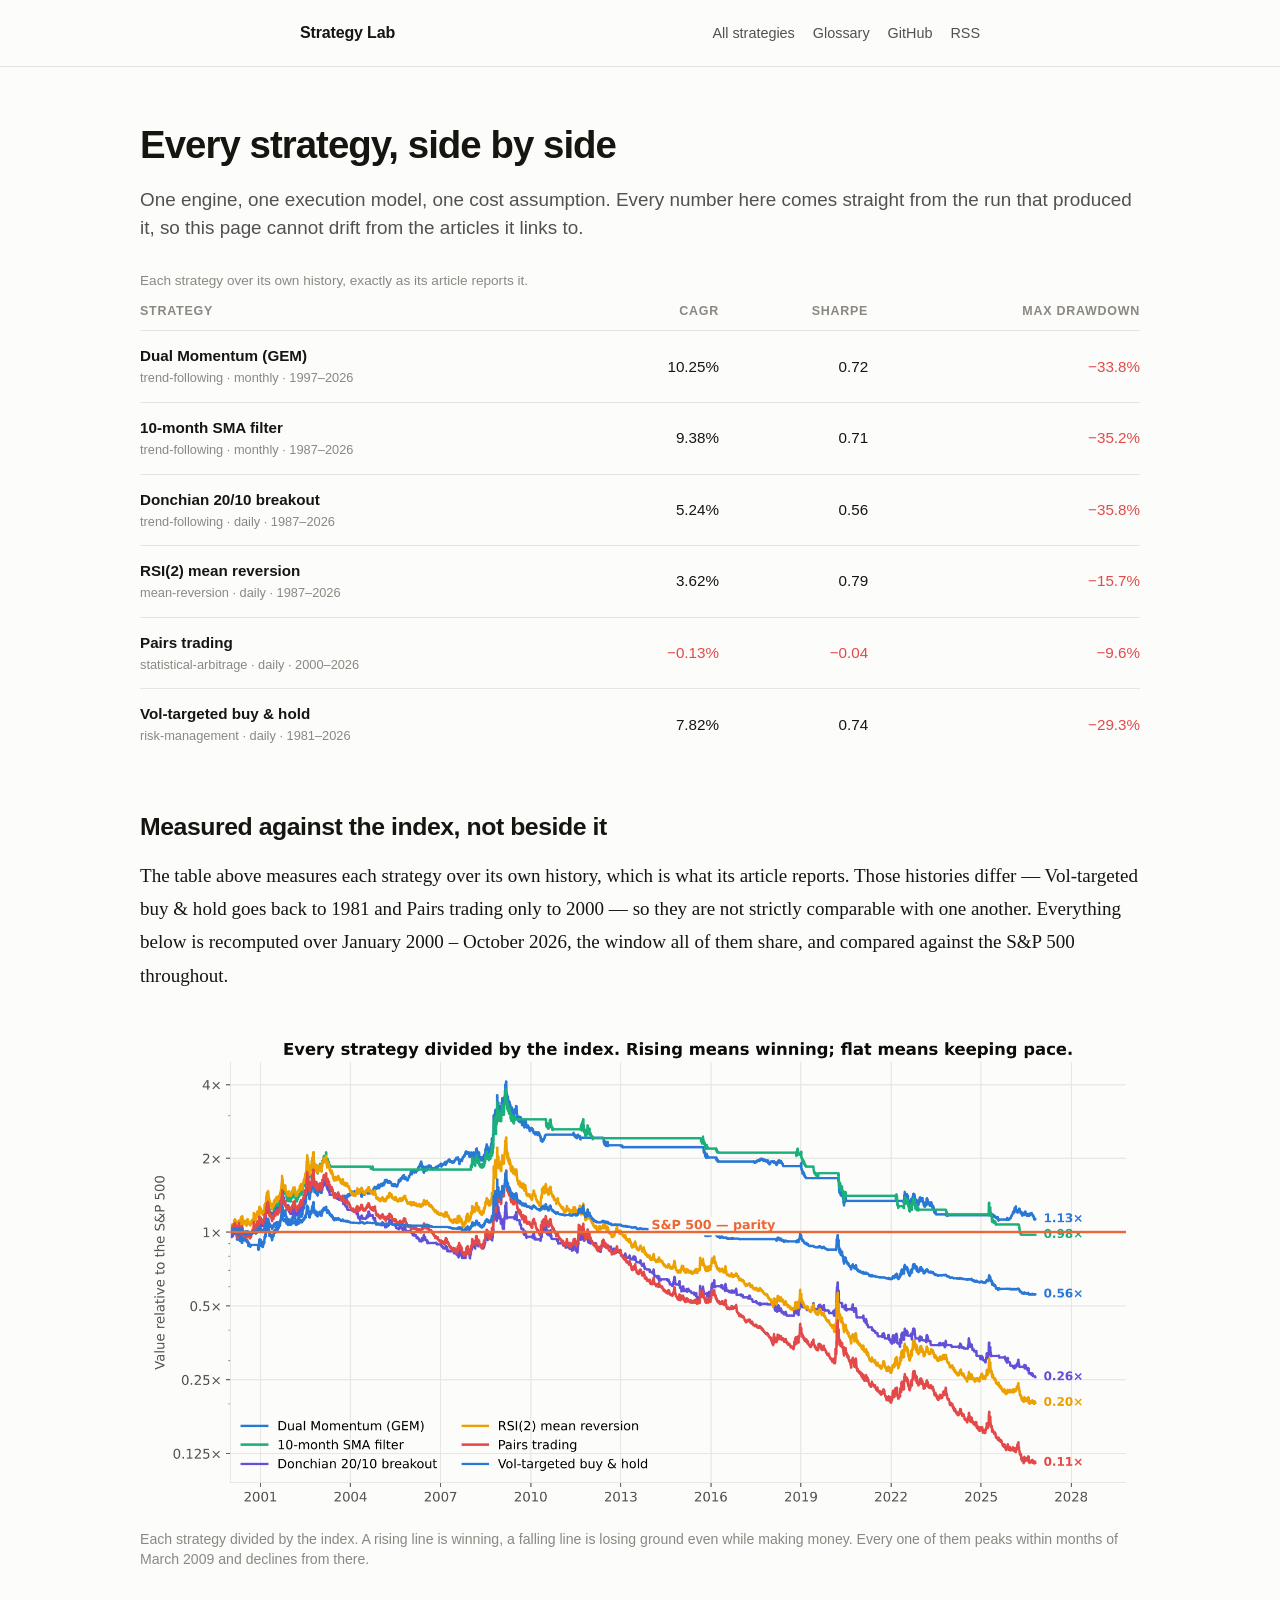
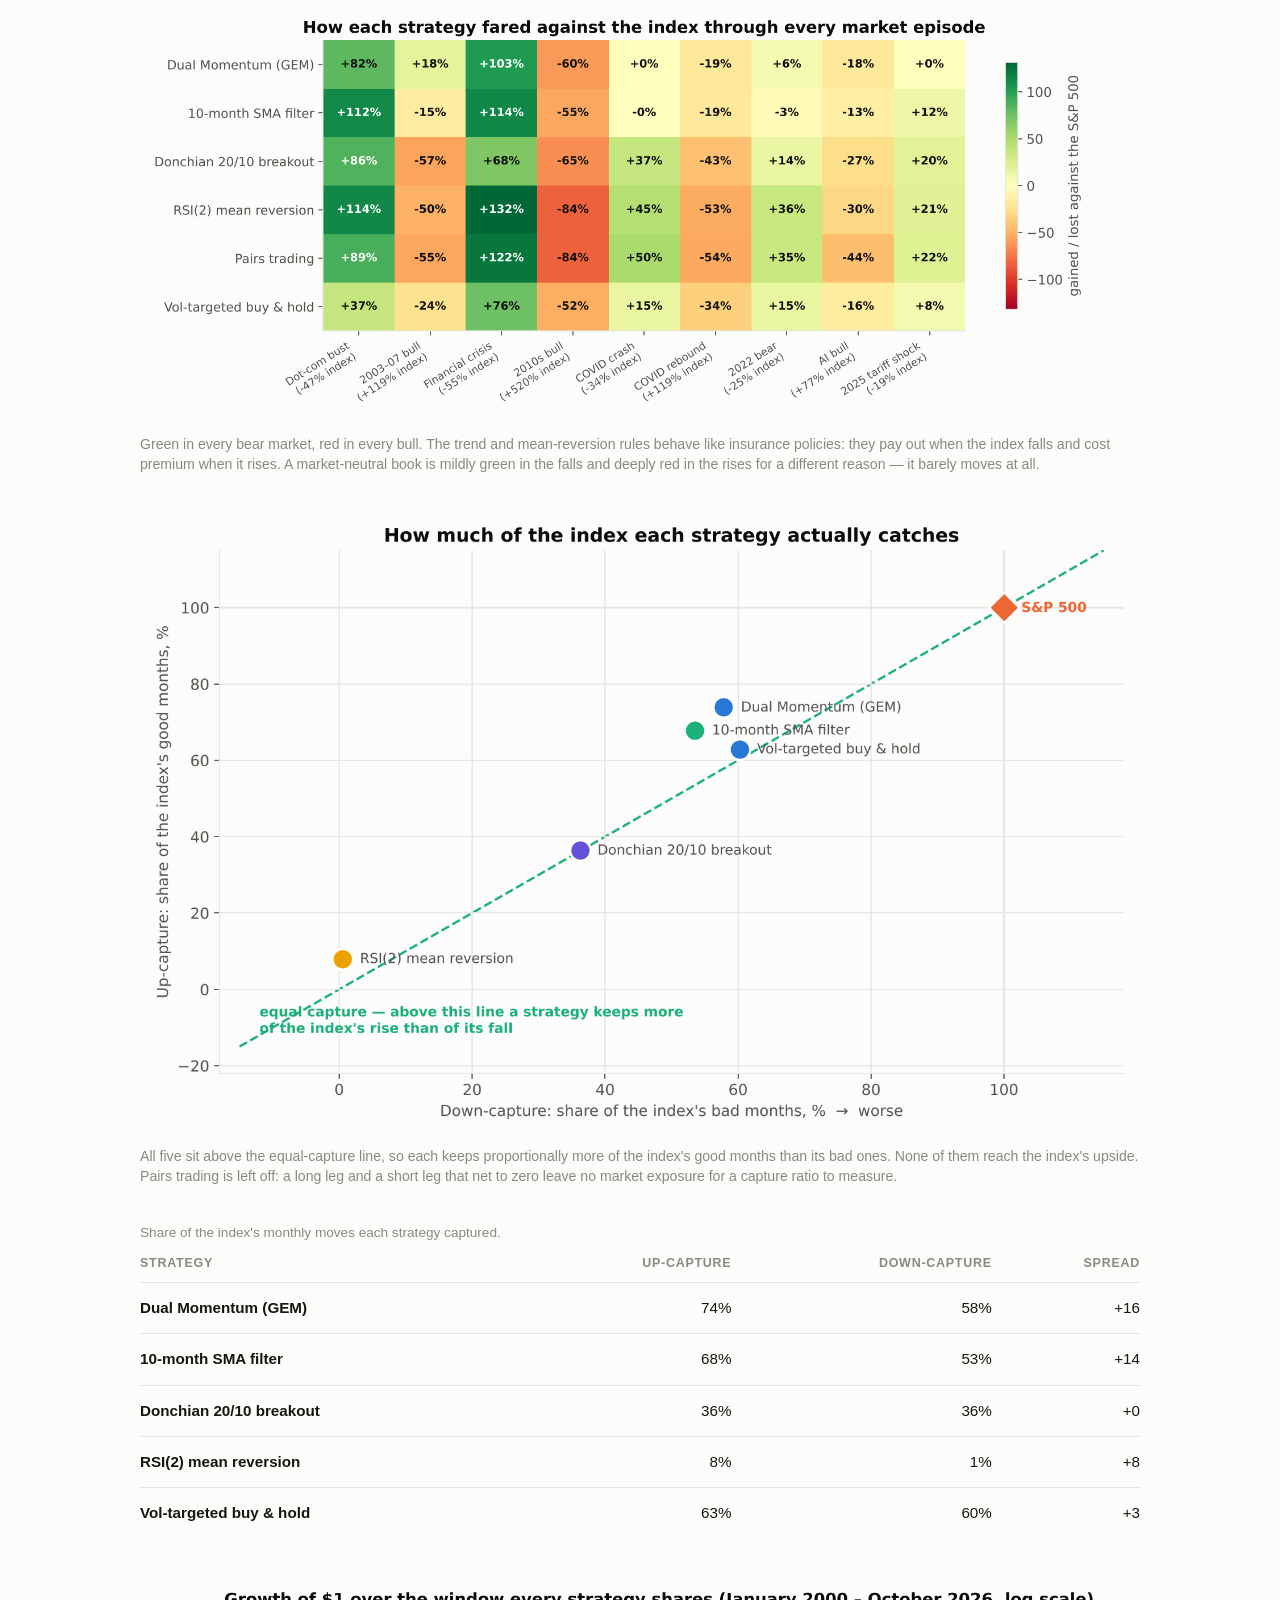
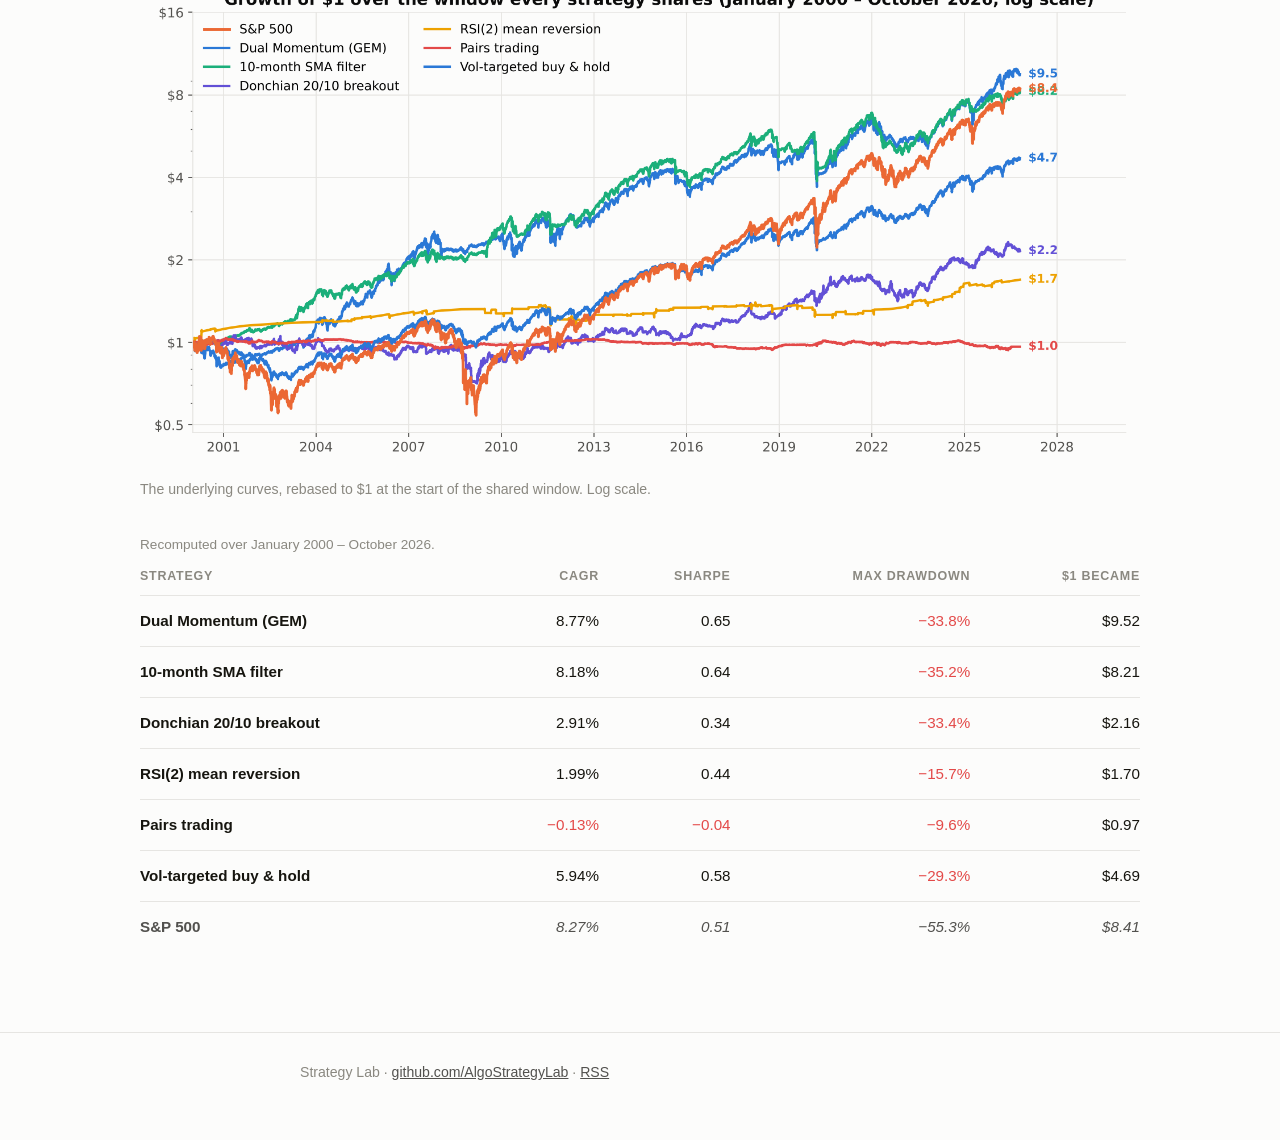
==== commit 0e49e084: "Publish article #6: volatility targeting The layer over buy and hold and four strategies from the se" ====
--- a/compare/index.html
+++ b/compare/index.html
@@ -36,20 +36,21 @@
 <tr><td><a href="../donchian-breakout/">Donchian 20/10 breakout</a><span class="sub">trend-following &middot; daily &middot; 1987–2026</span></td><td>5.24%</td><td>0.56</td><td class="neg">−35.8%</td></tr>
 <tr><td><a href="../rsi2-mean-reversion/">RSI(2) mean reversion</a><span class="sub">mean-reversion &middot; daily &middot; 1987–2026</span></td><td>3.62%</td><td>0.79</td><td class="neg">−15.7%</td></tr>
 <tr><td><a href="../pairs-trading/">Pairs trading</a><span class="sub">statistical-arbitrage &middot; daily &middot; 2000–2026</span></td><td class="neg">−0.13%</td><td class="neg">−0.04</td><td class="neg">−9.6%</td></tr>
+<tr><td><a href="../volatility-targeting/">Vol-targeted buy &amp; hold</a><span class="sub">risk-management &middot; daily &middot; 1981–2026</span></td><td>7.82%</td><td>0.74</td><td class="neg">−29.3%</td></tr>
 </tbody>
 </table>
 </div>
 <h2>Measured against the index, not beside it</h2>
-<p>The table above measures each strategy over its own history, which is what its article reports. Those histories differ — 10-month SMA filter goes back to 1987 and Pairs trading only to 2000 — so they are not strictly comparable with one another. Everything below is recomputed over January 2000 – October 2026, the window all of them share, and compared against the S&amp;P 500 throughout.</p>
+<p>The table above measures each strategy over its own history, which is what its article reports. Those histories differ — Vol-targeted buy & hold goes back to 1981 and Pairs trading only to 2000 — so they are not strictly comparable with one another. Everything below is recomputed over January 2000 – October 2026, the window all of them share, and compared against the S&amp;P 500 throughout.</p>
 <figure><img src="../assets/charts/compare_relative.png" alt="Each strategy&#39;s value divided by the S&amp;P 500 over time"><figcaption>Each strategy divided by the index. A rising line is winning, a falling line is losing ground even while making money. Every one of them peaks within months of March 2009 and declines from there.</figcaption></figure>
 <figure><img src="../assets/charts/compare_episodes.png" alt="Grid of each strategy against the index through each market episode"><figcaption>Green in every bear market, red in every bull. The trend and mean-reversion rules behave like insurance policies: they pay out when the index falls and cost premium when it rises. A market-neutral book is mildly green in the falls and deeply red in the rises for a different reason — it barely moves at all.</figcaption></figure>
-<figure><img src="../assets/charts/compare_capture.png" alt="Up-capture against down-capture for each strategy, with the index at 100/100"><figcaption>All four sit above the equal-capture line, so each keeps proportionally more of the index's good months than its bad ones. None of them reach the index's upside. Pairs trading is left off: a long leg and a short leg that net to zero leave no market exposure for a capture ratio to measure.</figcaption></figure>
+<figure><img src="../assets/charts/compare_capture.png" alt="Up-capture against down-capture for each strategy, with the index at 100/100"><figcaption>All five sit above the equal-capture line, so each keeps proportionally more of the index's good months than its bad ones. None of them reach the index's upside. Pairs trading is left off: a long leg and a short leg that net to zero leave no market exposure for a capture ratio to measure.</figcaption></figure>
 <div class="table-scroll">
 <table class="compare">
 <caption>Share of the index's monthly moves each strategy captured.</caption>
 <thead><tr><th>Strategy</th><th>Up-capture</th><th>Down-capture</th><th>Spread</th></tr></thead>
 <tbody>
-<tr><td><a href="../dual-momentum/">Dual Momentum (GEM)</a></td><td>74%</td><td>58%</td><td>+16</td></tr><tr><td><a href="../sma-trend-filter/">10-month SMA filter</a></td><td>68%</td><td>53%</td><td>+14</td></tr><tr><td><a href="../donchian-breakout/">Donchian 20/10 breakout</a></td><td>36%</td><td>36%</td><td>+0</td></tr><tr><td><a href="../rsi2-mean-reversion/">RSI(2) mean reversion</a></td><td>8%</td><td>1%</td><td>+8</td></tr>
+<tr><td><a href="../dual-momentum/">Dual Momentum (GEM)</a></td><td>74%</td><td>58%</td><td>+16</td></tr><tr><td><a href="../sma-trend-filter/">10-month SMA filter</a></td><td>68%</td><td>53%</td><td>+14</td></tr><tr><td><a href="../donchian-breakout/">Donchian 20/10 breakout</a></td><td>36%</td><td>36%</td><td>+0</td></tr><tr><td><a href="../rsi2-mean-reversion/">RSI(2) mean reversion</a></td><td>8%</td><td>1%</td><td>+8</td></tr><tr><td><a href="../volatility-targeting/">Vol-targeted buy &amp; hold</a></td><td>63%</td><td>60%</td><td>+3</td></tr>
 </tbody>
 </table>
 </div>
@@ -64,6 +65,7 @@
 <tr><td><a href="../donchian-breakout/">Donchian 20/10 breakout</a></td><td>2.91%</td><td>0.34</td><td class="neg">−33.4%</td><td>$2.16</td></tr>
 <tr><td><a href="../rsi2-mean-reversion/">RSI(2) mean reversion</a></td><td>1.99%</td><td>0.44</td><td class="neg">−15.7%</td><td>$1.70</td></tr>
 <tr><td><a href="../pairs-trading/">Pairs trading</a></td><td class="neg">−0.13%</td><td class="neg">−0.04</td><td class="neg">−9.6%</td><td>$0.97</td></tr>
+<tr><td><a href="../volatility-targeting/">Vol-targeted buy &amp; hold</a></td><td>5.94%</td><td>0.58</td><td class="neg">−29.3%</td><td>$4.69</td></tr>
 <tr class="benchmark"><td>S&amp;P 500</td><td>8.27%</td><td>0.51</td><td class="neg">−55.3%</td><td>$8.41</td></tr>
 </tbody>
 </table>
